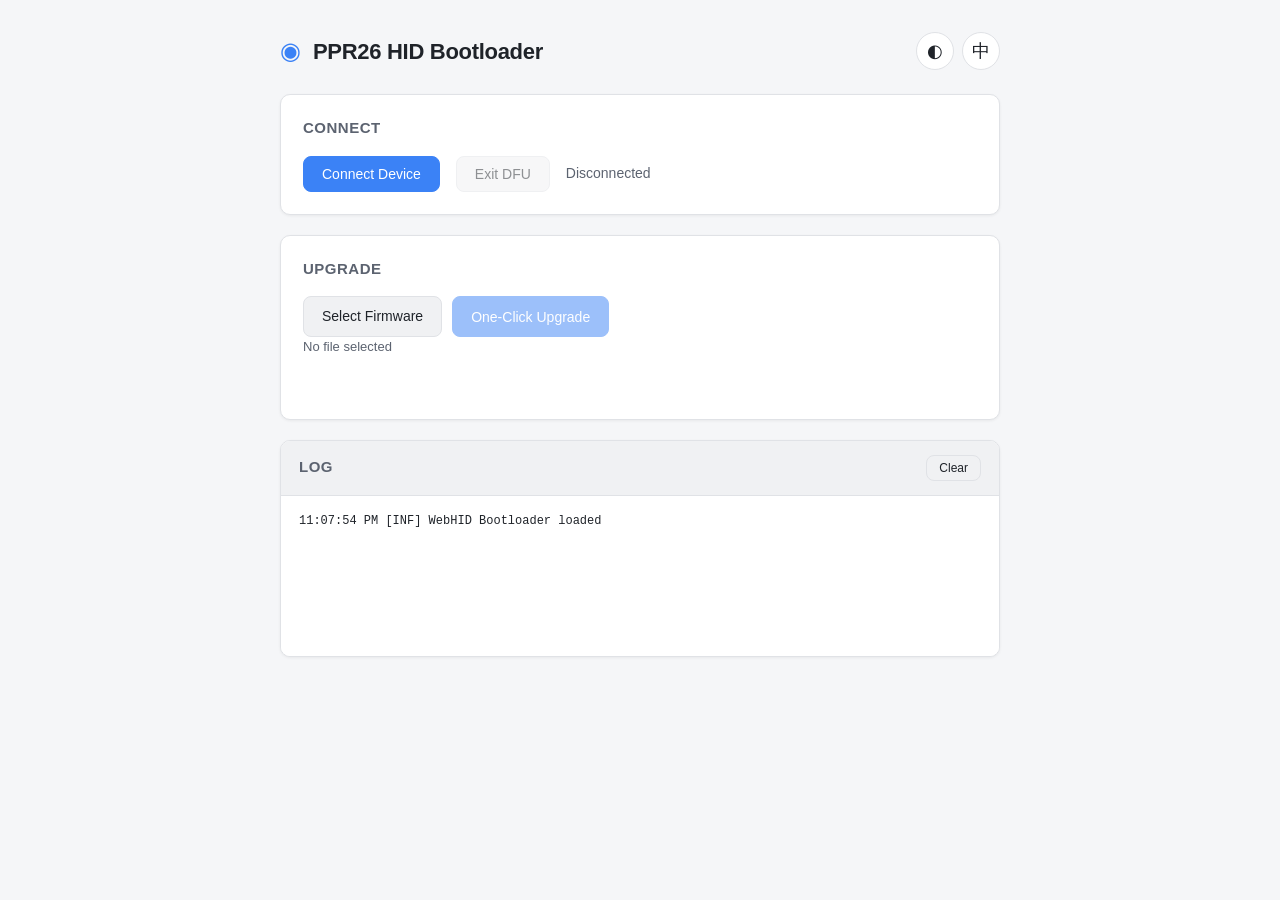
==== webui/bootloader/index.html @ f537db37 "add webui deploy" ====
<!DOCTYPE html>
<html lang="zh-CN">
<head>
    <meta charset="UTF-8">
    <meta name="viewport" content="width=device-width, initial-scale=1.0">
    <title>PPR26 HID Bootloader</title>
    <link rel="stylesheet" href="style.css">
</head>
<body>
    <div class="container">
        <header class="header">
            <div class="brand">
                <span class="brand-icon">◉</span>
                <h1>PPR26 HID Bootloader</h1>
            </div>
            <div class="header-actions">
                <button id="themeToggle" class="icon-btn" data-i18n-title="toggle_theme">◐</button>
                <button id="langToggle" class="icon-btn" data-i18n-title="toggle_lang">EN</button>
            </div>
        </header>

        <main>
            <section class="card">
                <h2 data-i18n="title_connect">连接</h2>
                <div class="row">
                    <button id="btnConnect" class="btn primary" data-i18n="btn_connect">连接设备</button>
                    <button id="btnExitDfu" class="btn" data-i18n="btn_exit_dfu" disabled>退出DFU</button>
                    <span id="connStatus" class="status" data-i18n="status_disconnected">未连接</span>
                </div>
            </section>

            <section class="card" id="deviceInfoCard" hidden>
                <h2 data-i18n="title_device_info">设备信息</h2>
                <dl id="infoList" class="info-list"></dl>
                <button id="btnRefreshInfo" class="btn" data-i18n="btn_refresh_info">刷新信息</button>
            </section>

            <section class="card">
                <h2 data-i18n="title_upgrade">升级</h2>
                <div class="btn-group">
                    <label class="file-label">
                        <input type="file" id="fwFile" accept=".bin,.hex">
                        <span class="btn" data-i18n="btn_select_file">选择固件文件</span>
                    </label>
                    <button id="btnUpgrade" class="btn primary" data-i18n="btn_upgrade" disabled>一键升级</button>
                </div>
                <div id="fileInfo" class="file-name">未选择文件</div>
                <div class="progress-wrap">
                    <progress id="progressBar" value="0" max="100" hidden></progress>
                    <span id="progressText" class="progress-text"></span>
                </div>
            </section>
        </main>

        <section class="card log-card">
            <div class="log-header">
                <h2 data-i18n="title_log">日志</h2>
                <button id="btnClearLog" class="btn small" data-i18n="btn_clear_log">清空</button>
            </div>
            <pre id="logOutput" class="log-output"></pre>
        </section>
    </div>

    <script src="app.js"></script>
</body>
</html>
---- webui/bootloader/style.css ----
:root {
    --bg: #f5f6f8;
    --surface: #ffffff;
    --surface-2: #f0f1f3;
    --text: #1f2329;
    --text-2: #5c6370;
    --border: #e0e2e6;
    --accent: #3b82f6;
    --accent-hover: #2563eb;
    --danger: #dc2626;
    --danger-hover: #b91c1c;
    --success: #16a34a;
    --shadow: 0 1px 3px rgba(0, 0, 0, 0.06);
    --radius: 10px;
}

[data-theme="dark"] {
    --bg: #16181d;
    --surface: #1e2128;
    --surface-2: #272a32;
    --text: #e8eaed;
    --text-2: #9aa0a6;
    --border: #30343c;
    --accent: #60a5fa;
    --accent-hover: #3b82f6;
    --danger: #ef4444;
    --danger-hover: #dc2626;
    --success: #22c55e;
    --shadow: 0 1px 3px rgba(0, 0, 0, 0.25);
}

* {
    box-sizing: border-box;
}

body {
    margin: 0;
    font-family: -apple-system, BlinkMacSystemFont, "Segoe UI", Roboto, "Helvetica Neue", Arial, sans-serif;
    background: var(--bg);
    color: var(--text);
    line-height: 1.5;
    transition: background 0.2s ease, color 0.2s ease;
}

.container {
    max-width: 760px;
    margin: 0 auto;
    padding: 32px 20px;
}

.header {
    display: flex;
    justify-content: space-between;
    align-items: center;
    margin-bottom: 24px;
}

.brand {
    display: flex;
    align-items: center;
    gap: 12px;
}

.header-actions {
    display: flex;
    gap: 8px;
}

.brand-icon {
    font-size: 24px;
    color: var(--accent);
}

h1 {
    margin: 0;
    font-size: 22px;
    font-weight: 600;
    letter-spacing: -0.3px;
}

h2 {
    margin: 0 0 16px 0;
    font-size: 15px;
    font-weight: 600;
    color: var(--text-2);
    text-transform: uppercase;
    letter-spacing: 0.5px;
}

.card {
    background: var(--surface);
    border: 1px solid var(--border);
    border-radius: var(--radius);
    box-shadow: var(--shadow);
    padding: 22px;
    margin-bottom: 20px;
    transition: background 0.2s ease, border-color 0.2s ease;
}

.row {
    display: flex;
    align-items: center;
    gap: 16px;
}

.status {
    font-size: 14px;
    color: var(--text-2);
}

.status.connected {
    color: var(--success);
    font-weight: 500;
}

.btn {
    display: inline-flex;
    align-items: center;
    justify-content: center;
    border: 1px solid var(--border);
    border-radius: 8px;
    padding: 9px 18px;
    font-size: 14px;
    font-weight: 500;
    background: var(--surface-2);
    color: var(--text);
    cursor: pointer;
    transition: background 0.15s ease, border-color 0.15s ease, transform 0.05s ease;
    user-select: none;
}

.btn:hover {
    background: var(--border);
}

.btn:active {
    transform: translateY(1px);
}

.btn.primary {
    background: var(--accent);
    border-color: var(--accent);
    color: #fff;
}

.btn.primary:hover {
    background: var(--accent-hover);
    border-color: var(--accent-hover);
}

.btn.danger {
    background: var(--danger);
    border-color: var(--danger);
    color: #fff;
}

.btn.danger:hover {
    background: var(--danger-hover);
    border-color: var(--danger-hover);
}

.btn.small {
    padding: 5px 12px;
    font-size: 12px;
}

.btn:disabled {
    opacity: 0.5;
    cursor: not-allowed;
}

.icon-btn {
    width: 38px;
    height: 38px;
    border-radius: 50%;
    border: 1px solid var(--border);
    background: var(--surface);
    color: var(--text);
    font-size: 18px;
    cursor: pointer;
    display: flex;
    align-items: center;
    justify-content: center;
    transition: background 0.15s ease;
}

.icon-btn:hover {
    background: var(--surface-2);
}

.form-row {
    display: flex;
    flex-wrap: wrap;
    gap: 16px;
    margin-bottom: 16px;
}

.form-row label {
    flex: 1 1 200px;
    display: flex;
    flex-direction: column;
    gap: 6px;
    font-size: 13px;
    color: var(--text-2);
}

input[type="text"] {
    padding: 9px 12px;
    border: 1px solid var(--border);
    border-radius: 8px;
    background: var(--bg);
    color: var(--text);
    font-size: 14px;
    outline: none;
    transition: border-color 0.15s ease, background 0.2s ease;
}

input[type="text"]:focus {
    border-color: var(--accent);
}

.file-label {
    cursor: pointer;
}

.file-label input[type="file"] {
    display: none;
}

.file-name {
    font-size: 13px;
    color: var(--text-2);
}

.btn-group {
    display: flex;
    flex-wrap: wrap;
    gap: 10px;
}

.progress-wrap {
    display: flex;
    align-items: center;
    gap: 12px;
    margin-top: 16px;
    min-height: 24px;
}

progress {
    flex: 1;
    height: 8px;
    border-radius: 4px;
    overflow: hidden;
    border: none;
    background: var(--surface-2);
}

progress::-webkit-progress-bar {
    background: var(--surface-2);
}

progress::-webkit-progress-value {
    background: var(--accent);
    border-radius: 4px;
}

progress::-moz-progress-bar {
    background: var(--accent);
    border-radius: 4px;
}

.progress-text {
    font-size: 13px;
    color: var(--text-2);
    min-width: 70px;
    text-align: right;
}

.info-list {
    display: grid;
    grid-template-columns: 140px 1fr;
    gap: 8px 16px;
    margin: 0 0 16px 0;
    font-size: 14px;
}

.info-list dt {
    color: var(--text-2);
}

.info-list dd {
    margin: 0;
    font-weight: 500;
    word-break: break-all;
}

.log-card {
    padding: 0;
    overflow: hidden;
}

.log-header {
    display: flex;
    justify-content: space-between;
    align-items: center;
    padding: 14px 18px;
    border-bottom: 1px solid var(--border);
    background: var(--surface-2);
}

.log-header h2 {
    margin: 0;
}

.log-output {
    margin: 0;
    padding: 16px 18px;
    min-height: 160px;
    max-height: 360px;
    overflow-y: auto;
    font-family: "SFMono-Regular", Consolas, "Liberation Mono", Menlo, monospace;
    font-size: 12px;
    line-height: 1.6;
    color: var(--text);
    background: var(--surface);
    white-space: pre-wrap;
    word-break: break-all;
}

@media (max-width: 560px) {
    .container {
        padding: 20px 14px;
    }

    .btn-group {
        flex-direction: column;
    }

    .btn-group .btn {
        width: 100%;
    }

    .info-list {
        grid-template-columns: 1fr;
        gap: 4px;
    }

    .info-list dd {
        margin-bottom: 10px;
    }
}
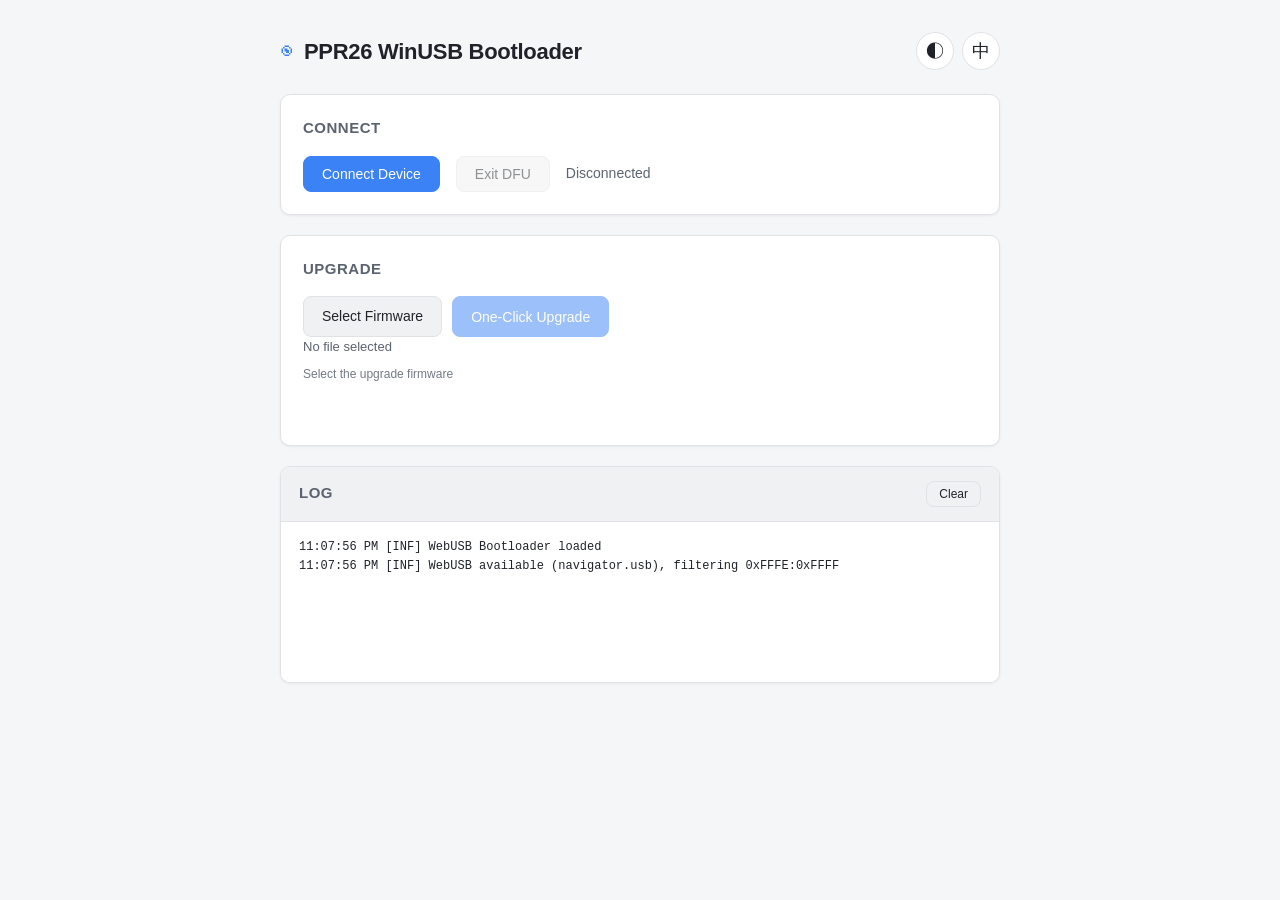
==== commit 17073651: "update webui" ====
--- a/webui/bootloader/index.html
+++ b/webui/bootloader/index.html
@@ -3,15 +3,20 @@
 <head>
     <meta charset="UTF-8">
     <meta name="viewport" content="width=device-width, initial-scale=1.0">
-    <title>PPR26 HID Bootloader</title>
-    <link rel="stylesheet" href="style.css">
+    <meta http-equiv="Cache-Control" content="no-cache, no-store, must-revalidate">
+    <meta http-equiv="Pragma" content="no-cache">
+    <meta http-equiv="Expires" content="0">
+    <title>PPR26 WinUSB Bootloader</title>
+    <!-- Cache-busting: bump the version whenever app.js/style.css changes so the
+         browser never keeps serving the old WebHID implementation. -->
+    <link rel="stylesheet" href="style.css?v=winusb-2">
 </head>
 <body>
     <div class="container">
         <header class="header">
             <div class="brand">
                 <span class="brand-icon">◉</span>
-                <h1>PPR26 HID Bootloader</h1>
+                <h1>PPR26 WinUSB Bootloader</h1>
             </div>
             <div class="header-actions">
                 <button id="themeToggle" class="icon-btn" data-i18n-title="toggle_theme">◐</button>
@@ -39,12 +44,13 @@
                 <h2 data-i18n="title_upgrade">升级</h2>
                 <div class="btn-group">
                     <label class="file-label">
-                        <input type="file" id="fwFile" accept=".bin,.hex">
+                        <input type="file" id="fwFile" accept=".bin">
                         <span class="btn" data-i18n="btn_select_file">选择固件文件</span>
                     </label>
                     <button id="btnUpgrade" class="btn primary" data-i18n="btn_upgrade" disabled>一键升级</button>
                 </div>
                 <div id="fileInfo" class="file-name">未选择文件</div>
+                <p id="upgradeHint" class="file-hint" data-i18n="upgrade_hint"></p>
                 <div class="progress-wrap">
                     <progress id="progressBar" value="0" max="100" hidden></progress>
                     <span id="progressText" class="progress-text"></span>
@@ -61,6 +67,6 @@
         </section>
     </div>
 
-    <script src="app.js"></script>
+    <script src="app.js?v=winusb-2"></script>
 </body>
 </html>
--- a/webui/bootloader/style.css
+++ b/webui/bootloader/style.css
@@ -232,6 +232,14 @@
     color: var(--text-2);
 }
 
+.file-hint {
+    margin: 8px 0 0 0;
+    font-size: 12px;
+    line-height: 1.5;
+    color: var(--text-2);
+    opacity: 0.85;
+}
+
 .btn-group {
     display: flex;
     flex-wrap: wrap;
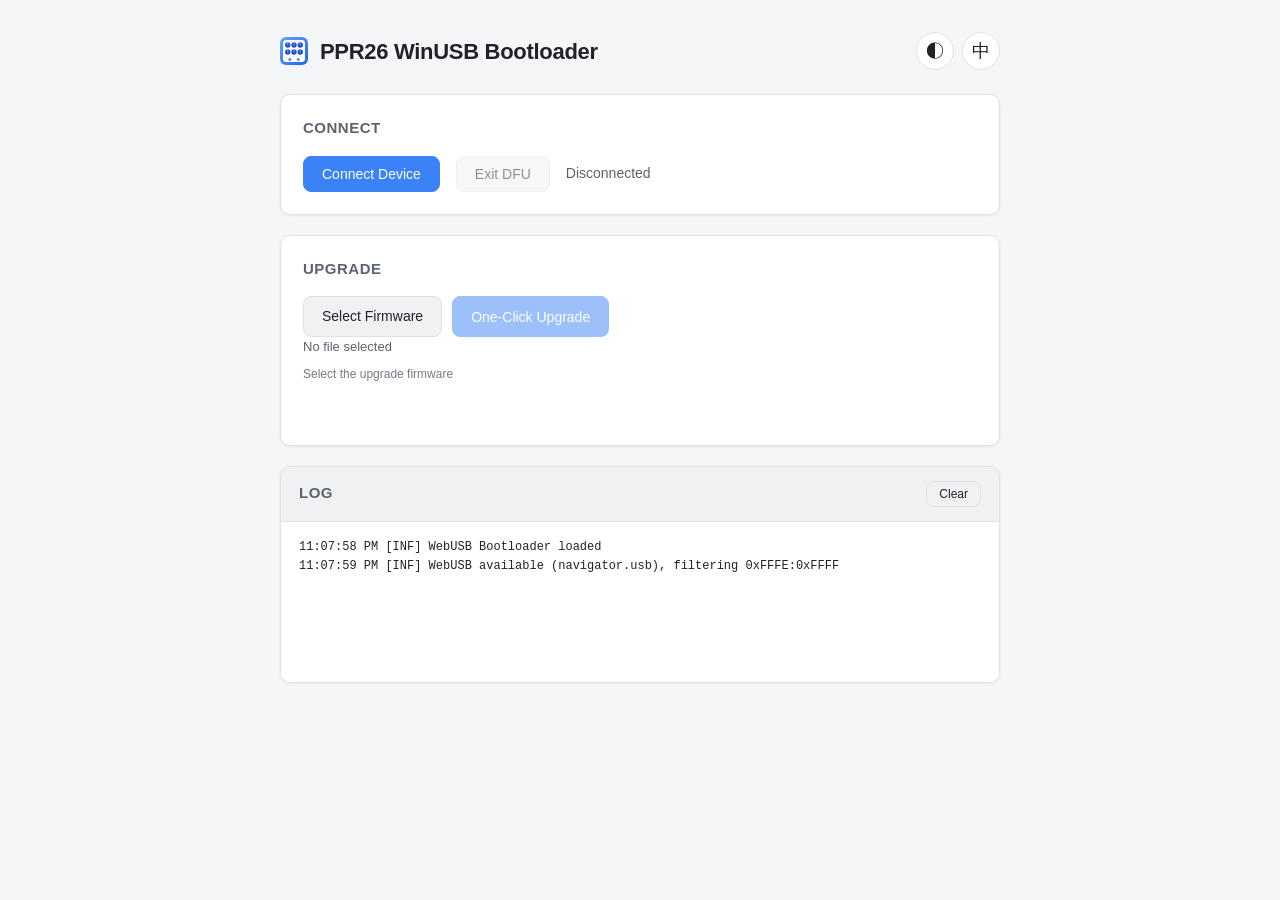
==== commit 7e81a111: "update logo" ====
--- a/webui/bootloader/index.html
+++ b/webui/bootloader/index.html
@@ -7,15 +7,17 @@
     <meta http-equiv="Pragma" content="no-cache">
     <meta http-equiv="Expires" content="0">
     <title>PPR26 WinUSB Bootloader</title>
+    <link rel="icon" type="image/png" href="resistor_box_logo.png">
+    <link rel="icon" type="image/svg+xml" href="resistor_box_logo.svg">
     <!-- Cache-busting: bump the version whenever app.js/style.css changes so the
          browser never keeps serving the old WebHID implementation. -->
-    <link rel="stylesheet" href="style.css?v=winusb-2">
+    <link rel="stylesheet" href="style.css?v=winusb-3">
 </head>
 <body>
     <div class="container">
         <header class="header">
             <div class="brand">
-                <span class="brand-icon">◉</span>
+                <img class="brand-icon" src="resistor_box_logo.svg" alt="PPR26 logo">
                 <h1>PPR26 WinUSB Bootloader</h1>
             </div>
             <div class="header-actions">
@@ -67,6 +69,6 @@
         </section>
     </div>
 
-    <script src="app.js?v=winusb-2"></script>
+    <script src="app.js?v=winusb-3"></script>
 </body>
 </html>
--- a/webui/bootloader/style.css
+++ b/webui/bootloader/style.css
@@ -67,8 +67,10 @@
 }
 
 .brand-icon {
-    font-size: 24px;
-    color: var(--accent);
+    width: 28px;
+    height: 28px;
+    display: block;
+    flex: none;
 }
 
 h1 {
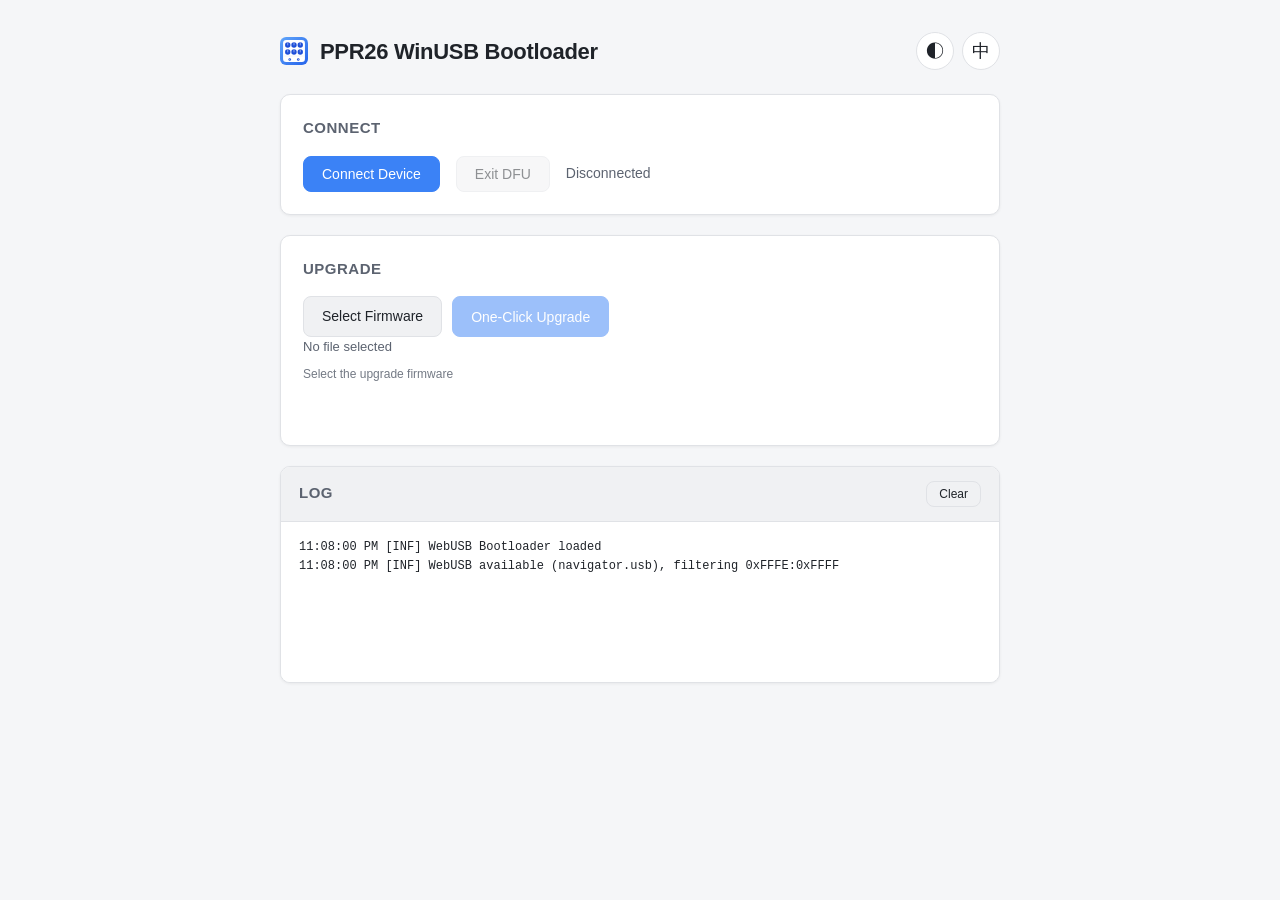
==== commit 20a3af6f: "update python tool icon" ====
--- a/webui/bootloader/index.html
+++ b/webui/bootloader/index.html
@@ -7,7 +7,6 @@
     <meta http-equiv="Pragma" content="no-cache">
     <meta http-equiv="Expires" content="0">
     <title>PPR26 WinUSB Bootloader</title>
-    <link rel="icon" type="image/png" href="resistor_box_logo.png">
     <link rel="icon" type="image/svg+xml" href="resistor_box_logo.svg">
     <!-- Cache-busting: bump the version whenever app.js/style.css changes so the
          browser never keeps serving the old WebHID implementation. -->
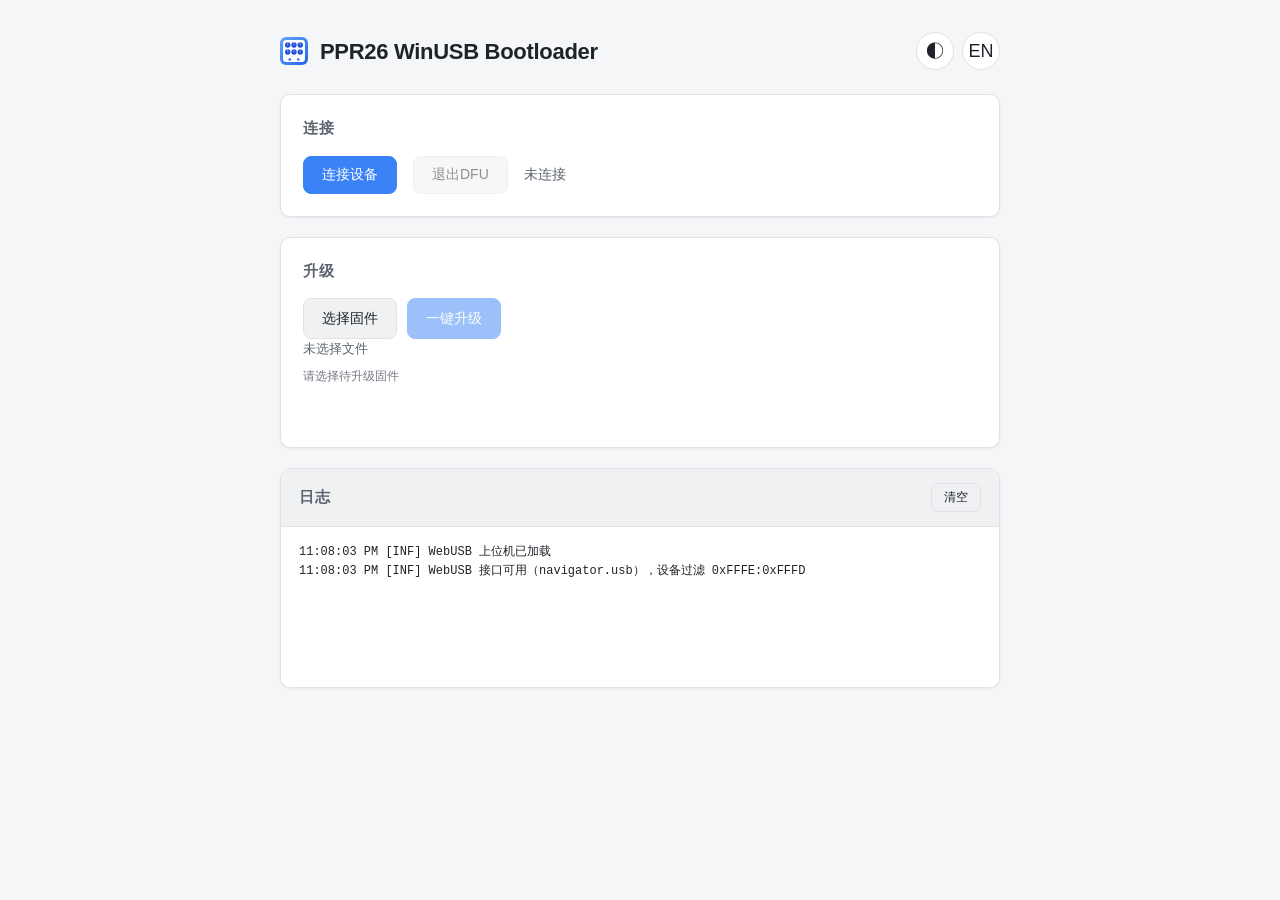
==== commit bfa9348b: "Initial commit PPR26 对外发布内容：MkDocs 文档站、静态配置页与上位机工具脚本 （winusb_bootloader.py、ppr26_at.py、ppr26_scpi.py" ====
--- a/webui/bootloader/index.html
+++ b/webui/bootloader/index.html
@@ -9,7 +9,7 @@
     <title>PPR26 WinUSB Bootloader</title>
     <link rel="icon" type="image/svg+xml" href="resistor_box_logo.svg">
     <!-- Cache-busting: bump the version whenever app.js/style.css changes so the
-         browser never keeps serving the old WebHID implementation. -->
+         browser never keeps serving a stale cached copy. -->
     <link rel="stylesheet" href="style.css?v=winusb-3">
 </head>
 <body>
@@ -31,7 +31,7 @@
                 <div class="row">
                     <button id="btnConnect" class="btn primary" data-i18n="btn_connect">连接设备</button>
                     <button id="btnExitDfu" class="btn" data-i18n="btn_exit_dfu" disabled>退出DFU</button>
-                    <span id="connStatus" class="status" data-i18n="status_disconnected">未连接</span>
+                    <span id="connStatus" class="status">未连接</span>
                 </div>
             </section>
 
@@ -68,6 +68,6 @@
         </section>
     </div>
 
-    <script src="app.js?v=winusb-3"></script>
+    <script src="app.js?v=winusb-4"></script>
 </body>
 </html>
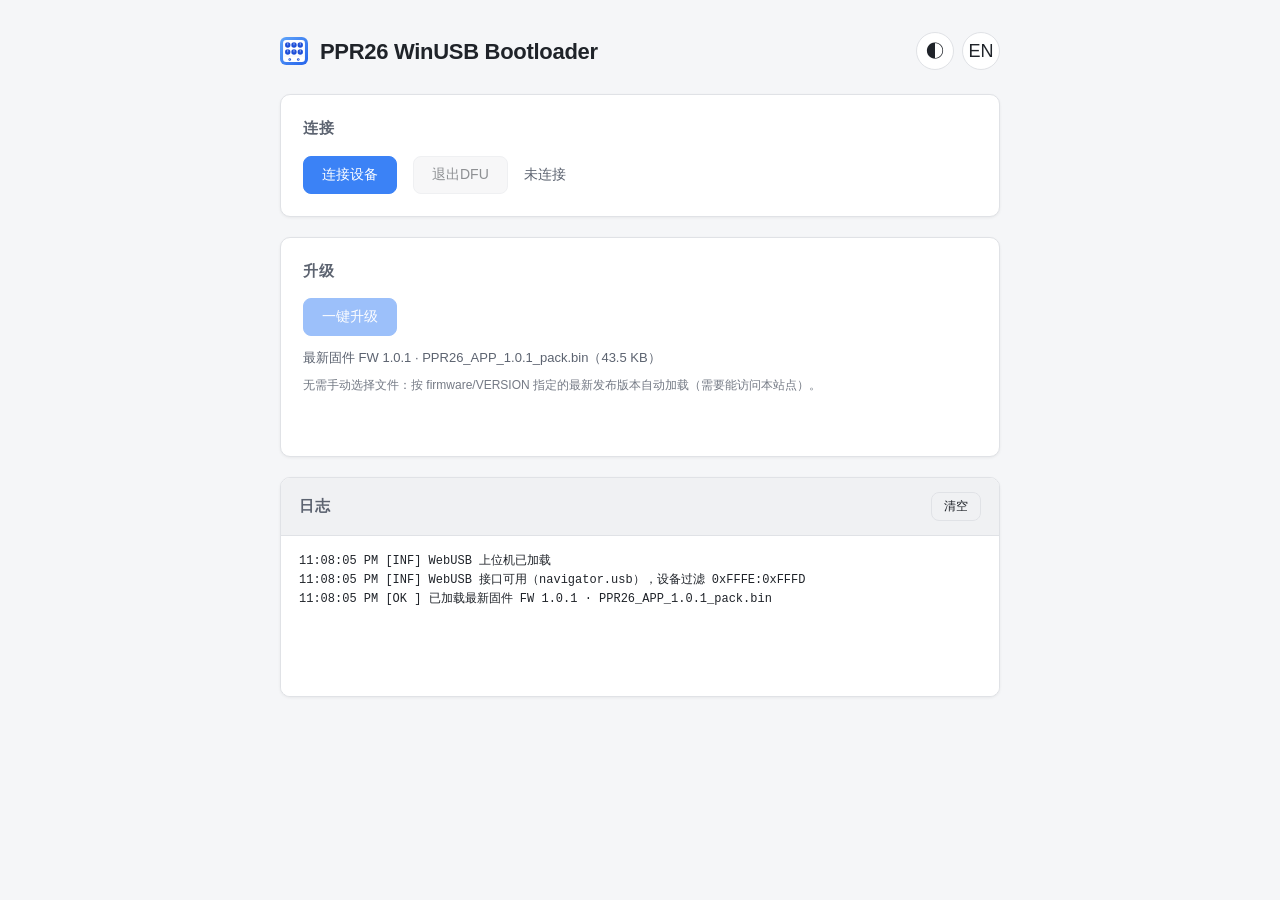
==== commit 63aa3137: "feat: 固件版本以 firmware/VERSION 为准，升级页自动加载、串口上位机自动进 DFU 固件来源 - firmware/ 新增 VERSION（第一行版本号、第二行固件文件名）与发布" ====
--- a/webui/bootloader/index.html
+++ b/webui/bootloader/index.html
@@ -10,7 +10,7 @@
     <link rel="icon" type="image/svg+xml" href="resistor_box_logo.svg">
     <!-- Cache-busting: bump the version whenever app.js/style.css changes so the
          browser never keeps serving a stale cached copy. -->
-    <link rel="stylesheet" href="style.css?v=winusb-3">
+    <link rel="stylesheet" href="style.css?v=winusb-4">
 </head>
 <body>
     <div class="container">
@@ -44,13 +44,9 @@
             <section class="card">
                 <h2 data-i18n="title_upgrade">升级</h2>
                 <div class="btn-group">
-                    <label class="file-label">
-                        <input type="file" id="fwFile" accept=".bin">
-                        <span class="btn" data-i18n="btn_select_file">选择固件文件</span>
-                    </label>
                     <button id="btnUpgrade" class="btn primary" data-i18n="btn_upgrade" disabled>一键升级</button>
                 </div>
-                <div id="fileInfo" class="file-name">未选择文件</div>
+                <div id="fileInfo" class="file-name">正在加载最新固件…</div>
                 <p id="upgradeHint" class="file-hint" data-i18n="upgrade_hint"></p>
                 <div class="progress-wrap">
                     <progress id="progressBar" value="0" max="100" hidden></progress>
@@ -68,6 +64,6 @@
         </section>
     </div>
 
-    <script src="app.js?v=winusb-4"></script>
+    <script src="app.js?v=winusb-5"></script>
 </body>
 </html>
--- a/webui/bootloader/style.css
+++ b/webui/bootloader/style.css
@@ -221,17 +221,15 @@
     border-color: var(--accent);
 }
 
-.file-label {
-    cursor: pointer;
-}
-
-.file-label input[type="file"] {
-    display: none;
-}
-
 .file-name {
+    margin-top: 12px;
     font-size: 13px;
     color: var(--text-2);
+    word-break: break-all;
+}
+
+.file-name.warn {
+    color: var(--danger);
 }
 
 .file-hint {
